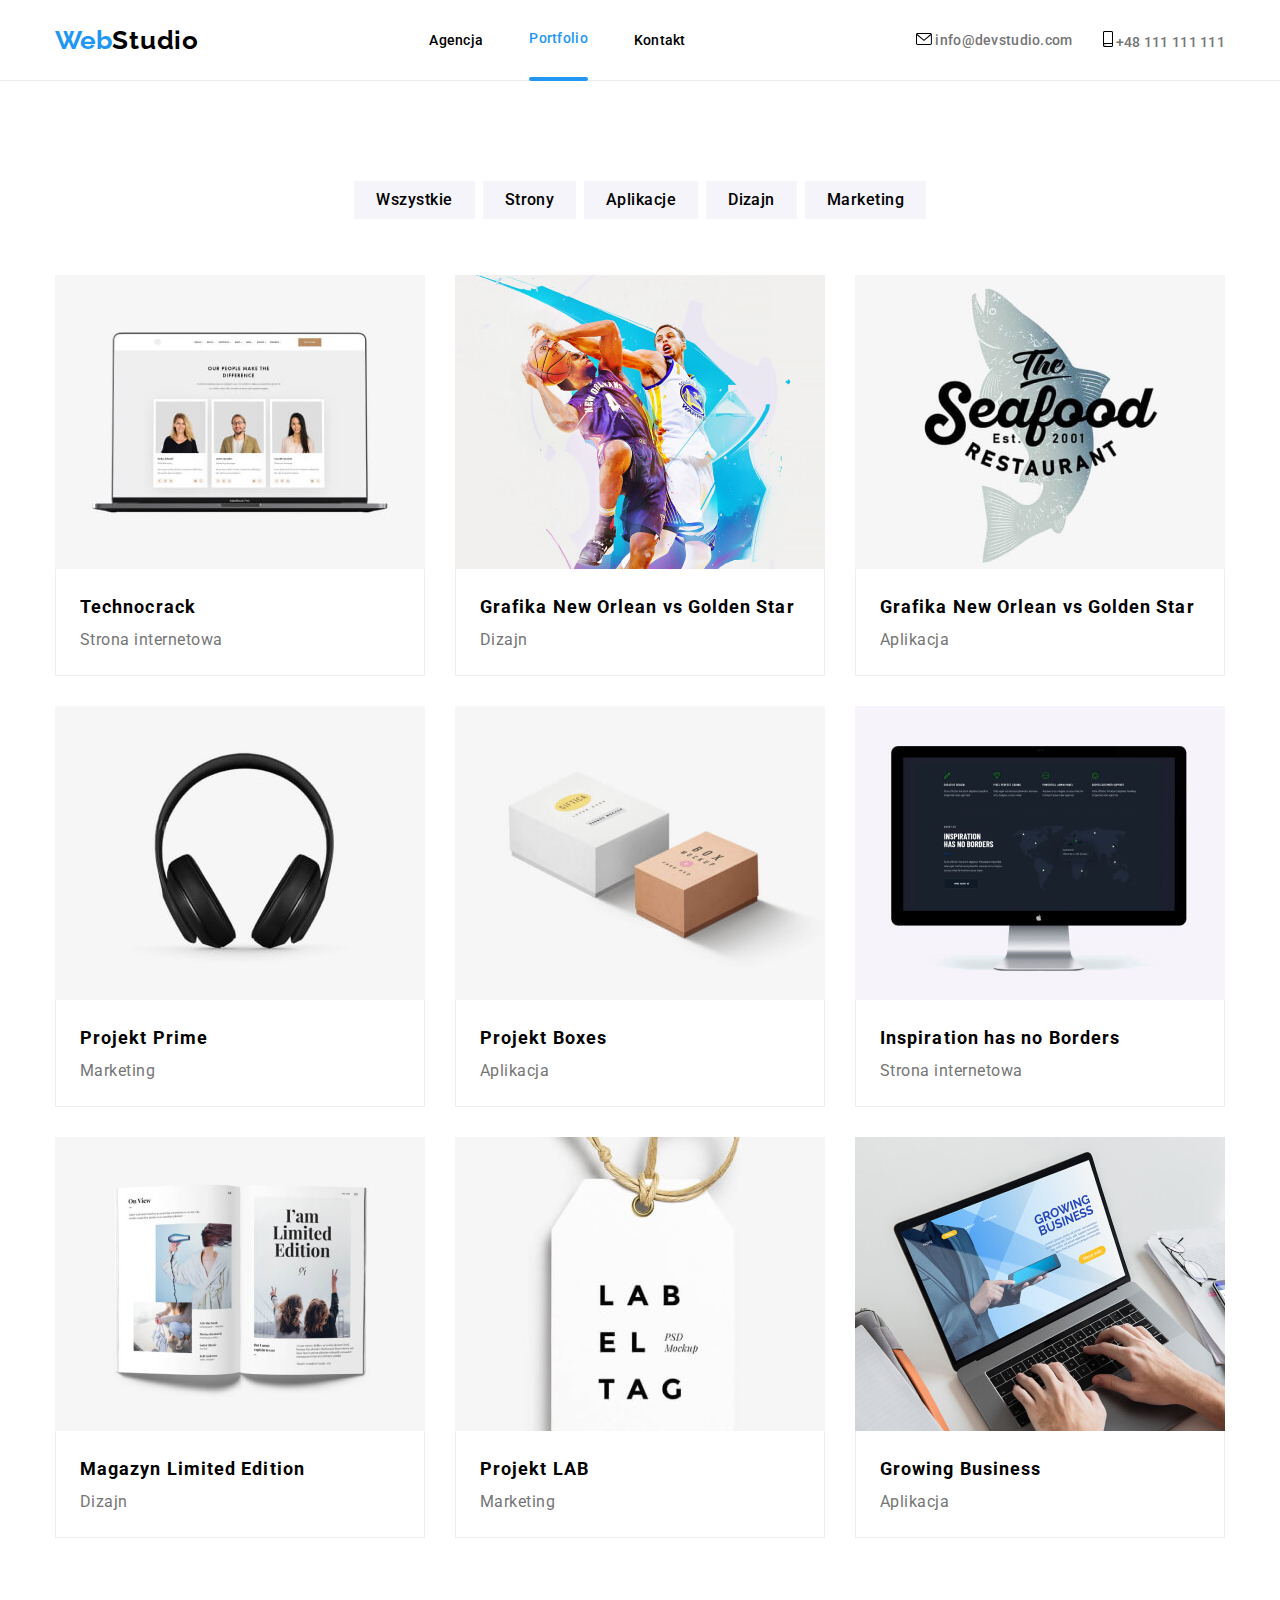
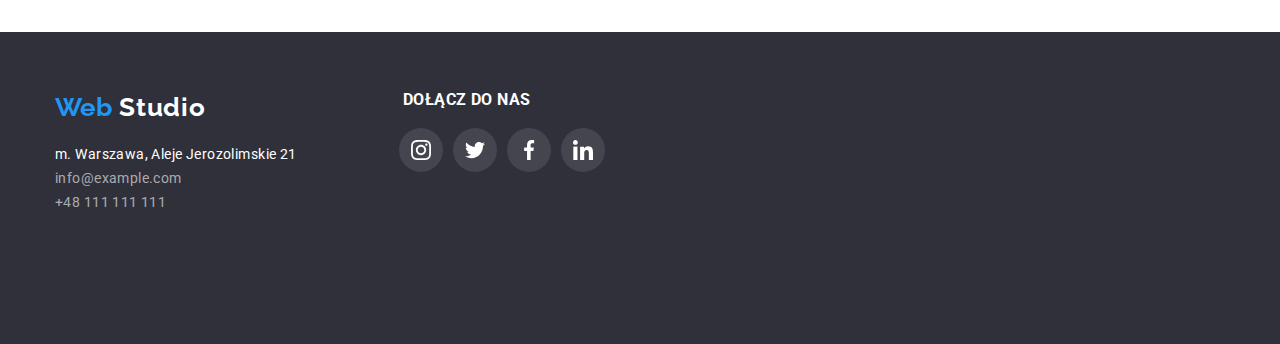
==== portfolio.html @ 3f42e6f2 "work in progress" ====
<!DOCTYPE html>
<html lang="pl">
  <head>
    <meta charset="UTF-8" />
    <meta http-equiv="X-UA-Compatible" content="IE=edge" />
    <meta name="viewport" content="width=device-width, initial-scale=1.0" />
    <meta name="description" content="First HTML class" />
    <meta name="keywords" content="HTML, CSS, JavaScript" />
    <meta name="author" content="Piotr Wesołowski" />
    <title>Zadanie domowe#4 Portfolio</title>
    <link rel="preconnect" href="https://fonts.googleapis.com" />
    <link rel="preconnect" href="https://fonts.gstatic.com" crossorigin />
    <link
      href="https://fonts.googleapis.com/css2?family=Raleway:ital,wght@0,700;1,700&family=Roboto:ital,wght@0,400;0,500;0,700;0,900;1,400;1,500;1,700;1,900&display=swap"
      rel="stylesheet"
    />
    <link
      rel="stylesheet"
      href="https://github.com/sindresorhus/modern-normalize/blob/0c3cb3a7dcf0fb4242a8736127a1d717b704c360/modern-normalize.css"
    />
    <link rel="stylesheet" href="./css/style.css" />
  </head>

  <body>
    <header class="header-border">
      <div class="container">
        <div class="header-position">
          <a class="web-studio-logo" href="index.html">
            <span class="web-studio-logo-web">Web</span>
            <span class="web-studio-logo-studio">Studio</span>
          </a>

          <ul class="first-list">
            <li><a class="agency" href="index.html">Agencja</a></li>
            <li><a class="portfolio-active" href="./portfolio.html">Portfolio</a></li>
            <li><a class="contact" href="Kontakt">Kontakt</a></li>
          </ul>

          <ul class="second-list">
            <li>
              <a class="mail-top mail-phone-transformation" href="mailto:info@devstudio.com">
                <svg width="16" height="12">
                  <use href="./images/icons.svg#icon-envelope"></use>
                </svg>
                info@devstudio.com</a
              >
            </li>

            <li>
              <a
                class="phone-top mail-phone-transformation"
                href="phone:+48111111111"
              >
                <svg width="10" height="16">
                  <use href="./images/icons.svg#icon-smartphone"></use>
                </svg>
                +48 111 111 111</a
              >
            </li>
          </ul>
        </div>
      </div>
    </header>

    <main>
      <section class="section-portfolio-1">
        <div class="container">
          <div class="button-portfolio-position">
            <h2 class="portfolio-filter"></h2>
            <ul class="portfolio-list">
              <li>
                <button class="button-portfolio button-size-1" type="button">
                  Wszystkie
                </button>
              </li>
              <li>
                <button class="button-portfolio button-size-2" type="button">
                  Strony
                </button>
              </li>
              <li>
                <button class="button-portfolio button-size-3" type="button">
                  Aplikacje
                </button>
              </li>
              <li>
                <button class="button-portfolio button-size-4" type="button">
                  Dizajn
                </button>
              </li>
              <li>
                <button class="button-portfolio button-size-5" type="button">
                  Marketing
                </button>
              </li>
            </ul>
          </div>
        </div>
      </section>

      <section class="section-portfolio-2">
        <div class="container">
          <div>
            <h2 class="portfolio-pics"></h2>

            <ul class="portfolio-list-pics">
              <li>
                <div class="portfolio-box">
                <img
                  src="./images/8.jpg"
                  width="370"
                  height="294"
                  alt="laptop screen showing 3 persons informations"
                />
                <div class="portfolio-overlay overlay-text">
                  <span>Technocrack jest popularną platformą wykorzystywaną do rozpowszechniania koronawirusa. Firmy
                      wykorzystują tę platformę do celów szpiegowskich i ataków na niezabezpieczone serwery konkurencji</span>
              </div>
                </div>
                <div class="portfolio-pics-border">
                  <p class="portfolio-pic-header">Technocrack</p>
                  <p class="portfolio-pic-description">Strona internetowa</p>
                </div>
              
            
              </li>

              <li>
                <div class="portfolio-box">
                <img
                  src="./images/9.jpg"
                  width="370"
                  height="294"
                  alt="2 basketball players jumping"
                />
                <div class="portfolio-overlay overlay-text">
                  <span>Technocrack jest popularną platformą wykorzystywaną do rozpowszechniania koronawirusa. Firmy
                      wykorzystują tę platformę do celów szpiegowskich i ataków na niezabezpieczone serwery konkurencji</span>
              </div>
              </div>
                <div class="portfolio-pics-border">
                  <p class="portfolio-pic-header">
                    Grafika New Orlean vs Golden Star
                  </p>
                  <p class="portfolio-pic-description">Dizajn</p>
                </div>
              </li>

              <li>
                <div class="portfolio-box">
                <img
                  src="./images/10.jpg"
                  width="370"
                  height="294"
                  alt="SeaFood restaurant logo"
                />
                <div class="portfolio-overlay overlay-text">
                  <span>Technocrack jest popularną platformą wykorzystywaną do rozpowszechniania koronawirusa. Firmy
                      wykorzystują tę platformę do celów szpiegowskich i ataków na niezabezpieczone serwery konkurencji</span>
              </div>
              </div>
                <div class="portfolio-pics-border">
                  <p class="portfolio-pic-header">
                    Grafika New Orlean vs Golden Star
                  </p>
                  <p class="portfolio-pic-description">Aplikacja</p>
                </div>
              </li>
              <li>
                <div class="portfolio-box">
                <img
                  src="./images/11.jpg"
                  width="370"
                  height="294"
                  alt="headphones"
                />
                <div class="portfolio-overlay overlay-text">
                  <span>Technocrack jest popularną platformą wykorzystywaną do rozpowszechniania koronawirusa. Firmy
                      wykorzystują tę platformę do celów szpiegowskich i ataków na niezabezpieczone serwery konkurencji</span>
              </div>
              </div>
                <div class="portfolio-pics-border">
                  <p class="portfolio-pic-header">Projekt Prime</p>
                  <p class="portfolio-pic-description">Marketing</p>
                </div>
              </li>

              <li>
                <div class="portfolio-box">
                <img
                  src="./images/12.jpg"
                  width="370"
                  height="294"
                  alt="2 carton boxes"
                />
                <div class="portfolio-overlay overlay-text">
                  <span>Technocrack jest popularną platformą wykorzystywaną do rozpowszechniania koronawirusa. Firmy
                      wykorzystują tę platformę do celów szpiegowskich i ataków na niezabezpieczone serwery konkurencji</span>
              </div>
              </div>
                <div class="portfolio-pics-border">
                  <p class="portfolio-pic-header">Projekt Boxes</p>
                  <p class="portfolio-pic-description">Aplikacja</p>
                </div>
              </li>

              <li>
                <div class="portfolio-box">
                <img
                  src="./images/13.jpg"
                  width="370"
                  height="294"
                  alt="pc monitor"
                />
                <div class="portfolio-overlay overlay-text">
                  <span>Technocrack jest popularną platformą wykorzystywaną do rozpowszechniania koronawirusa. Firmy
                      wykorzystują tę platformę do celów szpiegowskich i ataków na niezabezpieczone serwery konkurencji</span>
              </div>
              </div>
                <div class="portfolio-pics-border">
                  <p class="portfolio-pic-header">Inspiration has no Borders</p>
                  <p class="portfolio-pic-description">Strona internetowa</p>
                </div>
              </li>
              <li>
                <div class="portfolio-box">
                <img
                  src="./images/14.jpg"
                  width="370"
                  height="294"
                  alt="colour magazine open on 2 pages"
                />
                <div class="portfolio-overlay overlay-text">
                  <span>Technocrack jest popularną platformą wykorzystywaną do rozpowszechniania koronawirusa. Firmy
                      wykorzystują tę platformę do celów szpiegowskich i ataków na niezabezpieczone serwery konkurencji</span>
              </div>
              </div>
                <div class="portfolio-pics-border">
                  <p class="portfolio-pic-header">Magazyn Limited Edition</p>
                  <p class="portfolio-pic-description">Dizajn</p>
                </div>
              </li>

              <li>
                <div class="portfolio-box">
                <img
                  src="./images/15.jpg"
                  width="370"
                  height="294"
                  alt="paper label tag"
                />
                <div class="portfolio-overlay overlay-text">
                  <span>Technocrack jest popularną platformą wykorzystywaną do rozpowszechniania koronawirusa. Firmy
                      wykorzystują tę platformę do celów szpiegowskich i ataków na niezabezpieczone serwery konkurencji</span>
              </div>
              </div>
                <div class="portfolio-pics-border">
                  <p class="portfolio-pic-header">Projekt LAB</p>
                  <p class="portfolio-pic-description">Marketing</p>
                </div>
              </li>

              <li>
                <div class="portfolio-box">
                <img
                  src="./images/16.jpg"
                  width="370"
                  height="294"
                  alt="man hands typing on laptop"
                />
                <div class="portfolio-overlay overlay-text">
                  <span>Technocrack jest popularną platformą wykorzystywaną do rozpowszechniania koronawirusa. Firmy
                      wykorzystują tę platformę do celów szpiegowskich i ataków na niezabezpieczone serwery konkurencji</span>
              </div>
              </div>
                <div class="portfolio-pics-border">
                  <p class="portfolio-pic-header">Growing Business</p>
                  <p class="portfolio-pic-description">Aplikacja</p>
                </div>
              </li>
            </ul>
          </div>
        </div>
      </section>
    </main>

    <footer class="footer-background-portfolio">
      <div class="container">
        <div class="wrapper">
          <div class="section-left">
            <a class="web-studio-logo-footer" href="index.html">
              <span class="web-studio-logo-web">Web</span>
              <span class="web-studio-logo-studio-bottom">Studio</span>
            </a>

            <ul class="sixth-list">
              <li>
                <span class="street">m. Warszawa, Aleje Jerozolimskie 21</span>
              </li>

              <li>
                <a class="mail-bottom" href="mailto:info@example.com"
                  >info@example.com</a
                >
              </li>
              <li>
                <a class="phone-bottom" href="tel:+48111111111"
                  >+48 111 111 111</a
                >
              </li>
            </ul>
          </div>
          <div class="section-right">
            <div class="join-us">
              <h3>Dołącz do nas</h3>
            </div>

            <div class="social-position-icons-footer">
              <ul class="social-footer-list">
                <li>
                  <div class="instagram-footer">
                    <svg width="20" height="20">
                      <use href="./images/icons.svg#icon-instagram"></use>
                    </svg>
                  </div>
                </li>

                <li>
                  <div class="twitter-footer">
                    <svg width="20" height="20">
                      <use href="./images/icons.svg#icon-twitter"></use>
                    </svg>
                  </div>
                </li>

                <li>
                  <div class="facebook-footer">
                    <svg width="20" height="20">
                      <use href="./images/icons.svg#icon-facebook"></use>
                    </svg>
                  </div>
                </li>

                <li>
                  <div class="linkedin-footer">
                    <svg width="20" height="20">
                      <use href="./images/icons.svg#icon-linkedin"></use>
                    </svg>
                  </div>
                </li>
              </ul>
            </div>
          </div>
        </div>
      </div>
    </footer>
  </body>
</html>
---- css/style.css ----
:root {
  --black-main: #212121;
  --second-black: #000000;
  --main-blue: #2196f3;
  --background-grey: #2f303a;
  --main-white: #ffffff;
  --second-white: #f5f4fa;
  --main-silver: #757575;
  --border-grey: #ececec;
  --second-border-grey: #eeeeee;
  --icon-footer-grey: rgba(255, 255, 255, 0.1);
  --icon-grey: #AFB1B8;
}

*,
*::after,
*::before {
  margin: 0;
  padding: 0;
}

body {
  font-family: "Roboto", sans-serif;
  color: var(--main-black);
}

.container {
  box-sizing: border-box;
  max-width: 1200px;
  width: 100%;
  margin: 0 auto;
  padding: 0 15px;
}

.section {
  padding: 94px 0;
  display: flex;
  width: 100%;
  align-items: center;
}

.section-portfolio-1 {
  padding-top: 100px;
  padding-bottom: 56px;
  display: flex;
  width: 100%;
  align-items: center;
}

.section-portfolio-2 {
  padding-bottom: 94px;
  display: flex;
  width: 100%;
  align-items: center;
}

.header-border {
  border-bottom: 1px solid var(--border-grey);
  height: 80px;
  display: flex;
  align-items: center;
}

.header-position {
  display: flex;
}

.header-position,
.second-list {
  justify-content: space-between;
}

.web-studio-logo {
  font-family: "Raleway";
  font-style: normal;
  font-weight: 700;
  font-size: 26px;
  line-height: 31px;
  letter-spacing: 0.01em;
  text-decoration: none;
  display: flex;
  align-items: center;
  transition-duration: 250ms;
  transition-timing-function: cubic-bezier(0.4, 0, 0.2, 1);
}

.web-studio-logo-web {
  font-family: "Raleway";
  font-style: normal;
  font-weight: 700;
  font-size: 26px;
  line-height: 31px;
  letter-spacing: 0.003em;
  color: var(--main-blue);
}

.web-studio-logo-studio {
  font-family: "Raleway";
  font-style: normal;
  font-weight: 700;
  font-size: 26px;
  line-height: 31px;
  letter-spacing: 0.03em;
  color: var(--second-black);
}

.web-studio-logo:hover,
.web-studio-logo:focus {
  text-decoration: underline;
  color: var(--main-blue);
}

.web-studio-logo::after {
  text-decoration: underline;
  color: var(--main-blue);
}

.first-list {
  display: flex;
  gap: 46px;
  /* padding-left: 93px; */
  list-style-type: none;
  line-height: 0.875;
  align-items: center;
}

.agency {
  text-decoration: none;
  font-style: normal;
  font-weight: 500;
  font-size: 14px;
  line-height: 16px;
  letter-spacing: 0.02em;
  color: var(--main-black);
  transition-duration: 250ms;
  transition-timing-function: cubic-bezier(0.4, 0, 0.2, 1);
}

.agency-active {
  text-decoration: none;
  font-style: normal;
  font-weight: 500;
  font-size: 14px;
  line-height: 16px;
  letter-spacing: 0.02em;
  color: var(--main-blue);
  }

.agency:hover,
.agency:focus {
  color: var(--main-blue);
}

.agency-active::after {
  content: "";
  height: 4px;
  display: block;
  width: 100%;
  background-color: var(--main-blue);
  border-radius: 2px;
  position: relative;
  top: 31px;
}

.portfolio {
  text-decoration: none;
  font-style: normal;
  font-weight: 500;
  font-size: 14px;
  line-height: 16px;
  letter-spacing: 0.02em;
  color: var(--main-black);
  transition-duration: 250ms;
  transition-timing-function: cubic-bezier(0.4, 0, 0.2, 1);
}

.portfolio-active {
  text-decoration: none;
  font-style: normal;
  font-weight: 500;
  font-size: 14px;
  line-height: 16px;
  letter-spacing: 0.02em;
  color: var(--main-blue);
}

.portfolio-active::after {
  content: "";
  height: 4px;
  display: block;
  width: 100%;
  background-color: var(--main-blue);
  border-radius: 2px;
  position: relative;
  top: 31px;
}

.portfolio:hover,
.portfolio:focus {
  color: var(--main-blue);
}

.contact {
  display: flex;
  text-decoration: none;
  font-style: normal;
  font-weight: 500;
  font-size: 14px;
  line-height: 16px;
  letter-spacing: 0.02em;
  color: var(--main-black);
  transition-duration: 250ms;
  transition-timing-function: cubic-bezier(0.4, 0, 0.2, 1);
}

.contact:hover,
.contact:focus {
  color: var(--main-blue);
}

.second-list {
  line-height: 0.875;
  display: flex;
  list-style-type: none;
  gap: 30px;
  align-items: center;
}

.mail-top {
  text-decoration: none;
  font-style: normal;
  font-weight: 500;
  font-size: 14px;
  line-height: 16px;
  letter-spacing: 0.02em;
  color: var(--main-silver);
  
}

.mail-top:hover,
.mail-top:focus {
  fill: var(--main-blue);
  color: var(--main-blue);
}

.phone-top {
  text-decoration: none;
  font-style: normal;
  font-weight: 500;
  font-size: 14px;
  line-height: 16px;
  letter-spacing: 0.02em;
  color: var(--main-silver);
  --color3: currentColor;
}

.phone-top:hover,
.phone-top:focus {
  color: var(--main-blue);
  fill: var(--main-blue);
}

.mail-phone-transformation {
  transition-duration: 250ms;
  transition-timing-function: cubic-bezier(0.4, 0, 0.2, 1);
}

.second-unit {
  background: var(--background-grey);
  background-image: linear-gradient(
      rgba(47, 48, 58, 0.4),
      rgba(47, 48, 58, 0.4)
    ),
    url(../images/Img.jpg);
  background-size: cover;
  display: flex;
  height: 600px;
  padding: 0;
  max-width: 1600px;
  margin: 0 auto;
}

.second-unit-position {
  display: flex;
  justify-content: center;
}

.main-title-text {
  width: 696px;
  height: 120px;
  justify-content: center;
  text-align: center;
  font-style: normal;
  font-size: 44px;
  line-height: 1.36;
  letter-spacing: 0.06em;
  text-transform: uppercase;
  color: var(--main-white);
}

.button-main {
  justify-content: center;
  align-items: center;
  display: flex;
  width: 200px;
  height: 50px;
  border: 0;
  background: var(--second-white);
  box-shadow: 0px 4px 4px rgba(0, 0, 0, 0.15);
  border-radius: 4px;
  font-family: "Roboto";
  font-style: normal;
  font-weight: 700;
  font-size: 16px;
  line-height: 1.88;
  letter-spacing: 0.06em;
  color: var(--main-black);
  transition-duration: 250ms;
  transition-timing-function: cubic-bezier(0.4, 0, 0.2, 1);
}

.button-main:hover,
.button-main:focus {
  background: var(--main-blue);
  color: var(--main-white);
  box-shadow: 0px 3px 1px rgba(0, 0, 0, 0.1), 0px 1px 2px rgba(0, 0, 0, 0.08),
    0px 2px 2px rgba(0, 0, 0, 0.12);
  border-radius: 4px;
  cursor: pointer;
}

.lorem-header {
  display: none;
}

.third-unit2 {
  padding-top: 0;
}

.third-list {
  list-style-type: none;
  padding: 0;
  display: flex;
  justify-content: space-between;
}

.box {
  width: 270px;
  height: 120px;
  background-color: var(--second-white);
  margin-bottom: 30px;
  display: flex;
  align-items: center;
  justify-content: center;
  border-radius: 4px;
}

.lorem {
  padding: 0;
  width: 270px;
  font-style: normal;
  font-size: 14px;
  line-height: 16px;
  letter-spacing: 0.03em;
  text-transform: uppercase;
}

.lorem-text {
  width: 270px;
  height: 75px;
  font-style: normal;
  font-size: 14px;
  line-height: 1.71;
  letter-spacing: 0.03em;
  color: var(--main-silver);
}

.whats-up {
  display: flex;
  justify-content: center;
  font-style: normal;
  font-size: 36px;
  line-height: 42px;
  text-align: center;
  letter-spacing: 0.03em;
  padding-bottom: 50px;
}



.fourth-unit {
  background: var(--second-white);
  height: 708px;
  padding-top: 0;
  padding-bottom: 0;
}

.fourth-list {
  list-style-type: none;
  display: flex;
  justify-content: space-between;
  padding: 0;
  position: relative;
}

.fourth-list img {
  display: block;
  position: relative;
  
}

.shadow {
position: absolute;
display: block;
bottom: 0;
width: 370px;
height: 70px;
display: flex;
justify-content: center;
align-items: center;
font-family: 'Roboto';
font-style: normal;
font-weight: 700;
font-size: 14px;
line-height: 16px;
text-align: center;
letter-spacing: 0.03em;
text-transform: uppercase;
background: rgba(47, 48, 58, 0.8);
color: var(--main-white);
}

.our-team {
  font-style: normal;
  font-size: 36px;
  line-height: 42px;
  text-align: center;
  letter-spacing: 0.03em;
  padding-bottom: 50px;
}

.fifth-list {
  list-style-type: none;
  list-style-type: none;
  display: flex;
  justify-content: space-between;
  padding: 0;
}

.fifth-list li {
  background: var(--main-white);
  box-shadow: 0px 1px 3px rgba(0, 0, 0, 0.12), 0px 1px 1px rgba(0, 0, 0, 0.14),
    0px 2px 1px rgba(0, 0, 0, 0.2);
  border-radius: 0px 0px 4px 4px;
  height: 428px;
}

.social-position {
  padding-top: 28px;
  display: flex;
  justify-content: space-evenly;
  
}

.instagram,
.twitter,
.facebook,
.linkedin {
  fill: var(--icon-grey);
  background-color: var(--main-white);
  border-radius: 50%;
  width: 44px;
  height: 44px;
  display: flex;
  justify-content: center;
  align-items: center;
  
}

.instagram,
.twitter,
.facebook,
.linkedin {
  transition-duration: 250ms;
  transition-timing-function: cubic-bezier(0.4, 0, 0.2, 1);
  
}

.instagram:hover,
.twitter:hover,
.facebook:hover,
.linkedin:hover,
.instagram:focus,
.twitter:focus,
.facebook:focus,
.linkedin:focus {
  background-color: var(--main-blue);
  fill: var(--main-white);
  cursor: pointer;
}

.list-fifth-pic-name {
  padding-top: 30px;
  padding-bottom: 10px;
  font-style: normal;
  font-weight: 500;
  font-size: 16px;
  line-height: 1;
  text-align: center;
  letter-spacing: 0.03em;
}

.list-fifth-pic-position {
  font-style: normal;
  font-size: 16px;
  line-height: 1;
  text-align: center;
  letter-spacing: 0.03em;
  color: var(--main-silver);
}

.our-customers {
  height: 184px;
}

.our-customers-list {
  list-style-type: none;
  padding: 0;
  display: flex;
  justify-content: space-between;
  
}

.our-customers li {
  list-style: none;
  width: 170px;
  height: 92px;
  border: 1px solid #afb1b8;
  border-radius: 4px;
  display: flex;
  align-items: center;
  justify-content: center;
  
}

.customer-hover {
  transition-duration: 250ms;
  transition-timing-function: cubic-bezier(0.4, 0, 0.2, 1);
  fill: var(--icon-grey);
  

}

.customer-hover:hover,
.customer-hover:focus {
  border: 1px solid var(--main-blue);
  fill: var(--main-blue);
}

.web-studio-logo-studio-bottom {
  font-family: "Raleway";
  font-style: normal;
  font-weight: 700;
  font-size: 26px;
  line-height: 31px;
  letter-spacing: 0.03em;
  color: var(--main-white);
}

.web-studio-logo-footer {
  text-decoration: none;
  font-family: "Raleway";
  font-style: normal;
  font-weight: 700;
  font-size: 26px;
  line-height: 1;
  letter-spacing: 0.03em;
}

.web-studio-logo-footer:hover,
.webs-tudio-logo-footer:focus {
  text-decoration: underline;
  color: var(--main-blue);
}

.footer-background {
  background: var(--background-grey);
  display: flex;
  height: 252px;
  width: 100%;
  padding-top: 60px;
}

.footer-background-portfolio {
  background: var(--background-grey);
  display: flex;
  height: 252px;
  width: 100%;
  padding-top: 60px;
}

.sixth-list {
  list-style-type: none;
  padding-top: 20px;
}

.street {
  font-style: normal;
  display: flex;
  font-size: 14px;
  line-height: 1.71;
  letter-spacing: 0.03em;
  color: var(--main-white);
  /* padding-bottom: 9px; */
}

.mail-bottom {
  text-decoration: none;
  font-style: normal;
  /* display: flex; */
  font-size: 14px;
  line-height: 1.71;
  letter-spacing: 0.03em;
  color: rgba(255, 255, 255, 0.6);
  padding-bottom: 9px;
  transition-duration: 250ms;
  transition-timing-function: cubic-bezier(0.4, 0, 0.2, 1);
}

.mail-bottom:hover,
.mail-bottom:focus {
  color: var(--main-blue);
}

.phone-bottom {
  text-decoration: none;
  font-style: normal;
  /* display: flex; */
  font-size: 14px;
  line-height: 1.71;
  letter-spacing: 0.03em;
  color: rgba(255, 255, 255, 0.6);
  transition-duration: 250ms;
  transition-timing-function: cubic-bezier(0.4, 0, 0.2, 1);
}

.phone-bottom:hover,
.phone-bottom:focus {
  color: var(--main-blue);
}

.join-us {
  font-family: "Roboto";
  font-style: normal;
  font-weight: 700;
  color: var(--main-white);
  font-size: 14px;
  line-height: 16px;
  letter-spacing: 0.03em;
  text-transform: uppercase;
  display: flex;
  justify-content: center;
  align-items: center;
  padding-bottom: 20px;
}

.social-position-icons-footer {
  /* /width: 206px;
  display: flex;
  list-style: none; */
  padding-left: 70px;
  /* justify-content: space-between; */
}

.wrapper {
  display: flex;
}

.section-right {
  padding-left: 32px;
}

.social-footer-list {
  width: 206px;
  display: flex;
  list-style: none;
  justify-content: space-between;
  --color5: var(--icon-footer-grey);
  --color3: var(--main-white);
}

.instagram-footer,
.twitter-footer,
.facebook-footer,
.linkedin-footer {
  fill: var(--main-white);
  background-color: var(--icon-footer-grey);
  border-radius: 50%;
  width: 44px;
  height: 44px;
  display: flex;
  justify-content: center;
  align-items: center;
  
}

.instagram-footer,
.twitter-footer,
.facebook-footer,
.linkedin-footer {
  transition-duration: 250ms;
  transition-timing-function: cubic-bezier(0.4, 0, 0.2, 1);
  
}

.instagram-footer:hover,
.twitter-footer:hover,
.facebook-footer:hover,
.linkedin-footer:hover,
.instagram-footer:focus,
.twitter-footer:focus,
.facebook-footer:focus,
.linkedin-footer:focus {
  background-color: var(--main-blue);
  fill: var(--main-white);
  cursor: pointer;
}

.portfolio-filter {
  display: none;
  justify-content: center;
}

.portfolio-list {
  padding: 0;
  list-style-type: none;
  display: flex;
  justify-content: space-evenly;
  margin-left: auto;
  margin-right: auto;
}

.button-portfolio {
  background: var(--second-white);
  border: none;
  font-family: "Roboto";
  font-style: normal;
  font-weight: 500;
  font-size: 16px;
  line-height: 1.62;
  text-align: center;
  letter-spacing: 0.03em;
  color: var(--main-black);
  transition-duration: 250ms;
  transition-timing-function: cubic-bezier(0.4, 0, 0.2, 1);
}

.button-portfolio:hover,
.button-portfolio:focus {
  background: var(--main-blue);
  color: var(--main-white);
  box-shadow: 0px 3px 1px rgba(0, 0, 0, 0.1), 0px 1px 2px rgba(0, 0, 0, 0.08),
    0px 2px 2px rgba(0, 0, 0, 0.12);
  border-radius: 4px;
  cursor: pointer;
}

.button-portfolio-position {
  display: flex;
  justify-content: center;
}

.button-size-1 {
  width: 121px;
  height: 38px;
  padding: 0;
  margin-right: 8px;
}

.button-size-2 {
  width: 93px;
  height: 38px;
  padding: 0;
  margin-right: 8px;
}

.button-size-3 {
  width: 114px;
  height: 38px;
  padding: 0;
  margin-right: 8px;
}

.button-size-4 {
  width: 91px;
  height: 38px;
  padding: 0;
  margin-right: 8px;
}

.button-size-5 {
  width: 121px;
  height: 38px;
  padding: 0;
}

.portfolio-pics {
  display: none;
}

.portfolio-pic-header {
  font-style: normal;
  font-weight: 700;
  font-size: 18px;
  line-height: 2;
  letter-spacing: 0.06em;
  padding-left: 24px;
}

.portfolio-pic-description {
  font-style: normal;
  font-size: 16px;
  line-height: 1.88;
  letter-spacing: 0.03em;
  color: var(--main-silver);
  padding-left: 24px;
  margin-bottom: 20px;
}

.portfolio-list-pics {
  display: flex;
  list-style: none;
  flex-wrap: wrap;
  gap: 30px;
  background: var(--main-white);
  padding: 0;
}

.portfolio-list-pics img {
  display: block;
}

.portfolio-list-pics li {
  flex-basis: calc((100% - 60px) / 3);
  transition-duration: 250ms;
  transition-timing-function: cubic-bezier(0.4, 0, 0.2, 1);
}

.portfolio-list-pics li:hover,
.portfolio-list-pic li:focus {
  box-shadow: 0px 1px 1px rgba(0, 0, 0, 0.12), 0px 4px 4px rgba(0, 0, 0, 0.06),
    1px 4px 6px rgba(0, 0, 0, 0.16);
  cursor: pointer;
}

.portfolio-pics-border {
  padding-top: 20px;
  list-style: none;
  border: 1px solid var(--second-border-grey);
  border-top: none;
  list-style: none;
}



.portfolio-box {
position: relative;
  width: 370px;
  height: 294px;
  margin-bottom: 0;
   background-color: #bdbdbd;
    overflow: hidden;
}

.portfolio-box:hover .portfolio-overlay {
  transform: translatey(0%);
  
}

.portfolio-overlay {
  position: absolute;
  bottom: 0;
  left: 0;
  width: 100%;
  height: 100%;
  background: rgba(33, 150, 243, 0.9);
  transform: translatey(100%);
  transition-duration: 250ms;
  transition-timing-function: cubic-bezier(0.4, 0, 0.2, 1);
}

.portfolio-overlay > span {
font-family: 'Roboto';
font-style: normal;
font-weight: 400;
font-size: 18px;
line-height: 1.56;
letter-spacing: 0.03em;
color: var(--main-white);
}

.overlay-text {
  display: flex;
  align-items: center;
  text-align: center;

}


/* .is-hidden {
  visibility: hidden;
  opacity: 0;
  pointer-events: none;
  scale: 0;
}

.backdrop {
  position: relative;
  position: fixed;
  width: 100vw;
  height: 100vh;
  left: 0;
  top: 0;
  background-color: var(--backdrop);
  scale: 1;
  transition-property: scale;
  transition-duration: 2s;
  transition-timing-function: ease;
}

.box {
  position: absolute;
  height: 582px;
  width: 528px;
  background-color: var(--main-white);
  box-shadow: 0px 1px 3px rgba(0, 0, 0, 0.12), 0px 1px 1px rgba(0, 0, 0, 0.14), 0px 2px 1px rgba(0, 0, 0, 0.2);
  border-radius: 4px;
  top: 50%;
  left: 50%;
  transform: translate(-50%,-50%);
}

 .btn-icon {
  position: absolute;
  height: 30px;
  width: 30px;
  border-radius: 50%;
  top: 8px;
  right: 8px;
  background-color: var(--main-white);
  border-color: var(--btn-border);
  cursor: pointer;
}

.close {
  position: absolute;
  display: inline-block;
  top: 50%;
  left: 50%;
  transform: translate(-50%,-50%);
}
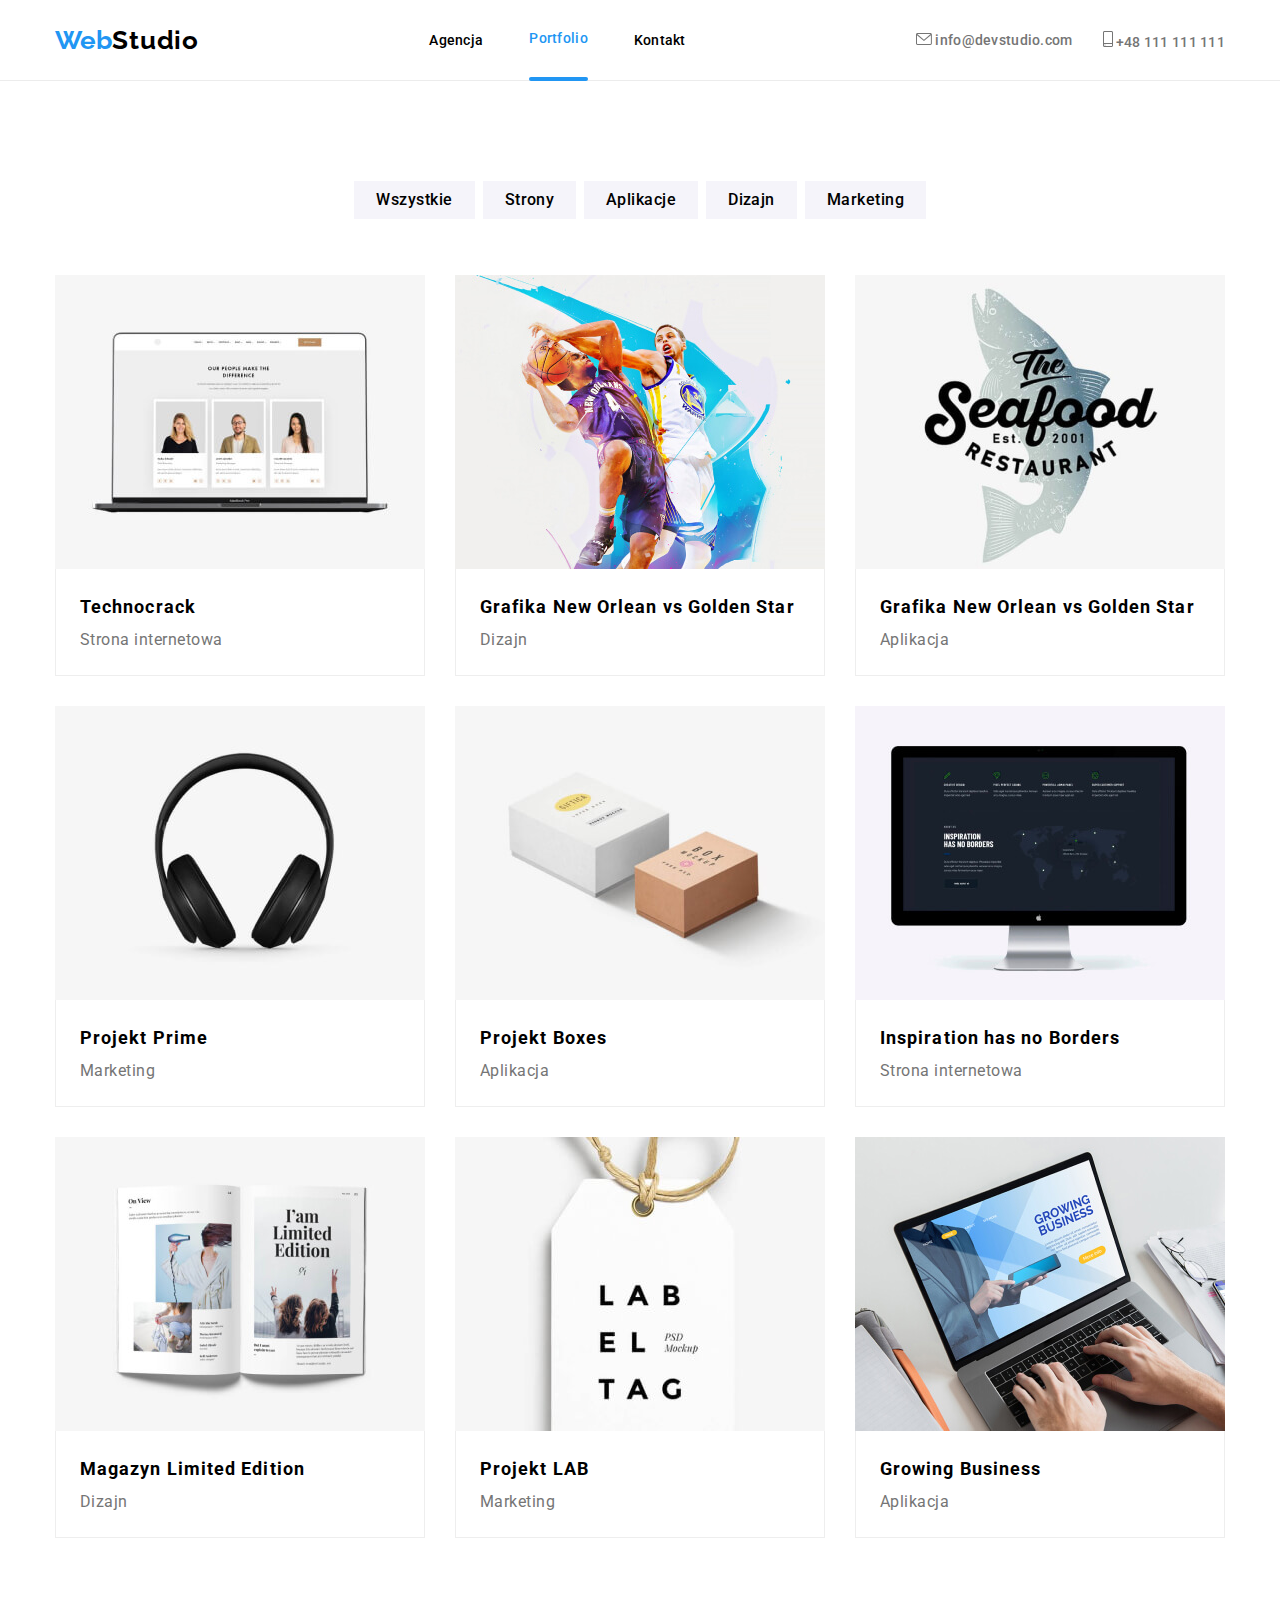
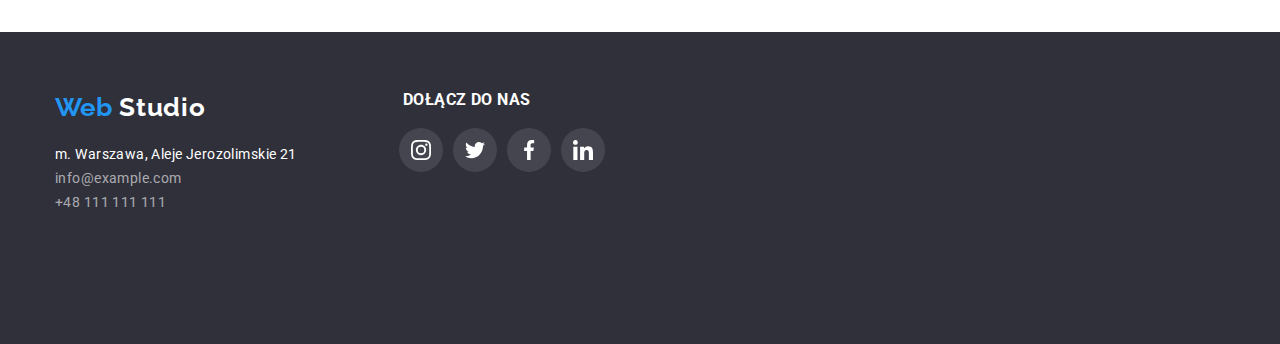
==== commit 7c92896f: "correction done" ====
--- a/portfolio.html
+++ b/portfolio.html
@@ -7,7 +7,7 @@
     <meta name="description" content="First HTML class" />
     <meta name="keywords" content="HTML, CSS, JavaScript" />
     <meta name="author" content="Piotr Wesołowski" />
-    <title>Zadanie domowe#4 Portfolio</title>
+    <title>Zadanie domowe#5 Portfolio</title>
     <link rel="preconnect" href="https://fonts.googleapis.com" />
     <link rel="preconnect" href="https://fonts.gstatic.com" crossorigin />
     <link
@@ -32,13 +32,18 @@
 
           <ul class="first-list">
             <li><a class="agency" href="index.html">Agencja</a></li>
-            <li><a class="portfolio-active" href="./portfolio.html">Portfolio</a></li>
+            <li>
+              <a class="portfolio-active" href="./portfolio.html">Portfolio</a>
+            </li>
             <li><a class="contact" href="Kontakt">Kontakt</a></li>
           </ul>
 
           <ul class="second-list">
             <li>
-              <a class="mail-top mail-phone-transformation" href="mailto:info@devstudio.com">
+              <a
+                class="mail-top mail-phone-transformation"
+                href="mailto:info@devstudio.com"
+              >
                 <svg width="16" height="12">
                   <use href="./images/icons.svg#icon-envelope"></use>
                 </svg>
@@ -104,40 +109,46 @@
             <h2 class="portfolio-pics"></h2>
 
             <ul class="portfolio-list-pics">
-              <li>
-                <div class="portfolio-box">
-                <img
-                  src="./images/8.jpg"
-                  width="370"
-                  height="294"
-                  alt="laptop screen showing 3 persons informations"
-                />
-                <div class="portfolio-overlay overlay-text">
-                  <span>Technocrack jest popularną platformą wykorzystywaną do rozpowszechniania koronawirusa. Firmy
-                      wykorzystują tę platformę do celów szpiegowskich i ataków na niezabezpieczone serwery konkurencji</span>
-              </div>
+              <li class="text-hover">
+                <div class="portfolio-box">
+                  <img
+                    src="./images/8.jpg"
+                    width="370"
+                    height="294"
+                    alt="laptop screen showing 3 persons informations"
+                  />
+                  <div class="portfolio-overlay overlay-text">
+                    <span
+                      >Technocrack jest popularną<br> platformą wykorzystywaną do
+                      rozpowszechniania koronawirusa.<br> Firmy wykorzystują tę
+                      platformę do<br> celów szpiegowskich i ataków na
+                      niezabezpieczone serwery<br> konkurencji</span
+                    >
+                  </div>
                 </div>
                 <div class="portfolio-pics-border">
                   <p class="portfolio-pic-header">Technocrack</p>
                   <p class="portfolio-pic-description">Strona internetowa</p>
                 </div>
-              
-            
-              </li>
-
-              <li>
-                <div class="portfolio-box">
-                <img
-                  src="./images/9.jpg"
-                  width="370"
-                  height="294"
-                  alt="2 basketball players jumping"
-                />
-                <div class="portfolio-overlay overlay-text">
-                  <span>Technocrack jest popularną platformą wykorzystywaną do rozpowszechniania koronawirusa. Firmy
-                      wykorzystują tę platformę do celów szpiegowskich i ataków na niezabezpieczone serwery konkurencji</span>
-              </div>
-              </div>
+              </li>
+
+              <li class="text-hover">
+                <div class="portfolio-box">
+                  <img
+                    src="./images/9.jpg"
+                    width="370"
+                    height="294"
+                    alt="2 basketball players jumping"
+                  />
+                  <div class="portfolio-overlay overlay-text">
+                    <span
+                      >Technocrack jest popularną platformą wykorzystywaną do
+                      rozpowszechniania koronawirusa. Firmy wykorzystują tę
+                      platformę do celów szpiegowskich i ataków na
+                      niezabezpieczone serwery konkurencji</span
+                    >
+                  </div>
+                </div>
                 <div class="portfolio-pics-border">
                   <p class="portfolio-pic-header">
                     Grafika New Orlean vs Golden Star
@@ -146,19 +157,23 @@
                 </div>
               </li>
 
-              <li>
-                <div class="portfolio-box">
-                <img
-                  src="./images/10.jpg"
-                  width="370"
-                  height="294"
-                  alt="SeaFood restaurant logo"
-                />
-                <div class="portfolio-overlay overlay-text">
-                  <span>Technocrack jest popularną platformą wykorzystywaną do rozpowszechniania koronawirusa. Firmy
-                      wykorzystują tę platformę do celów szpiegowskich i ataków na niezabezpieczone serwery konkurencji</span>
-              </div>
-              </div>
+              <li class="text-hover">
+                <div class="portfolio-box">
+                  <img
+                    src="./images/10.jpg"
+                    width="370"
+                    height="294"
+                    alt="SeaFood restaurant logo"
+                  />
+                  <div class="portfolio-overlay overlay-text">
+                    <span
+                      >Technocrack jest popularną platformą wykorzystywaną do
+                      rozpowszechniania koronawirusa. Firmy wykorzystują tę
+                      platformę do celów szpiegowskich i ataków na
+                      niezabezpieczone serwery konkurencji</span
+                    >
+                  </div>
+                </div>
                 <div class="portfolio-pics-border">
                   <p class="portfolio-pic-header">
                     Grafika New Orlean vs Golden Star
@@ -166,113 +181,137 @@
                   <p class="portfolio-pic-description">Aplikacja</p>
                 </div>
               </li>
-              <li>
-                <div class="portfolio-box">
-                <img
-                  src="./images/11.jpg"
-                  width="370"
-                  height="294"
-                  alt="headphones"
-                />
-                <div class="portfolio-overlay overlay-text">
-                  <span>Technocrack jest popularną platformą wykorzystywaną do rozpowszechniania koronawirusa. Firmy
-                      wykorzystują tę platformę do celów szpiegowskich i ataków na niezabezpieczone serwery konkurencji</span>
-              </div>
-              </div>
+              <li class="text-hover">
+                <div class="portfolio-box">
+                  <img
+                    src="./images/11.jpg"
+                    width="370"
+                    height="294"
+                    alt="headphones"
+                  />
+                  <div class="portfolio-overlay overlay-text">
+                    <span
+                      >Technocrack jest popularną platformą wykorzystywaną do
+                      rozpowszechniania koronawirusa. Firmy wykorzystują tę
+                      platformę do celów szpiegowskich i ataków na
+                      niezabezpieczone serwery konkurencji</span
+                    >
+                  </div>
+                </div>
                 <div class="portfolio-pics-border">
                   <p class="portfolio-pic-header">Projekt Prime</p>
                   <p class="portfolio-pic-description">Marketing</p>
                 </div>
               </li>
 
-              <li>
-                <div class="portfolio-box">
-                <img
-                  src="./images/12.jpg"
-                  width="370"
-                  height="294"
-                  alt="2 carton boxes"
-                />
-                <div class="portfolio-overlay overlay-text">
-                  <span>Technocrack jest popularną platformą wykorzystywaną do rozpowszechniania koronawirusa. Firmy
-                      wykorzystują tę platformę do celów szpiegowskich i ataków na niezabezpieczone serwery konkurencji</span>
-              </div>
-              </div>
+              <li class="text-hover">
+                <div class="portfolio-box">
+                  <img
+                    src="./images/12.jpg"
+                    width="370"
+                    height="294"
+                    alt="2 carton boxes"
+                  />
+                  <div class="portfolio-overlay overlay-text">
+                    <span
+                      >Technocrack jest popularną platformą wykorzystywaną do
+                      rozpowszechniania koronawirusa. Firmy wykorzystują tę
+                      platformę do celów szpiegowskich i ataków na
+                      niezabezpieczone serwery konkurencji</span
+                    >
+                  </div>
+                </div>
                 <div class="portfolio-pics-border">
                   <p class="portfolio-pic-header">Projekt Boxes</p>
                   <p class="portfolio-pic-description">Aplikacja</p>
                 </div>
               </li>
 
-              <li>
-                <div class="portfolio-box">
-                <img
-                  src="./images/13.jpg"
-                  width="370"
-                  height="294"
-                  alt="pc monitor"
-                />
-                <div class="portfolio-overlay overlay-text">
-                  <span>Technocrack jest popularną platformą wykorzystywaną do rozpowszechniania koronawirusa. Firmy
-                      wykorzystują tę platformę do celów szpiegowskich i ataków na niezabezpieczone serwery konkurencji</span>
-              </div>
-              </div>
+              <li class="text-hover">
+                <div class="portfolio-box">
+                  <img
+                    src="./images/13.jpg"
+                    width="370"
+                    height="294"
+                    alt="pc monitor"
+                  />
+                  <div class="portfolio-overlay overlay-text">
+                    <span
+                      >Technocrack jest popularną platformą wykorzystywaną do
+                      rozpowszechniania koronawirusa. Firmy wykorzystują tę
+                      platformę do celów szpiegowskich i ataków na
+                      niezabezpieczone serwery konkurencji</span
+                    >
+                  </div>
+                </div>
                 <div class="portfolio-pics-border">
                   <p class="portfolio-pic-header">Inspiration has no Borders</p>
                   <p class="portfolio-pic-description">Strona internetowa</p>
                 </div>
               </li>
-              <li>
-                <div class="portfolio-box">
-                <img
-                  src="./images/14.jpg"
-                  width="370"
-                  height="294"
-                  alt="colour magazine open on 2 pages"
-                />
-                <div class="portfolio-overlay overlay-text">
-                  <span>Technocrack jest popularną platformą wykorzystywaną do rozpowszechniania koronawirusa. Firmy
-                      wykorzystują tę platformę do celów szpiegowskich i ataków na niezabezpieczone serwery konkurencji</span>
-              </div>
-              </div>
+              <li class="text-hover">
+                <div class="portfolio-box">
+                  <img
+                    src="./images/14.jpg"
+                    width="370"
+                    height="294"
+                    alt="colour magazine open on 2 pages"
+                  />
+                  <div class="portfolio-overlay overlay-text">
+                    <span
+                      >Technocrack jest popularną platformą wykorzystywaną do
+                      rozpowszechniania koronawirusa. Firmy wykorzystują tę
+                      platformę do celów szpiegowskich i ataków na
+                      niezabezpieczone serwery konkurencji</span
+                    >
+                  </div>
+                </div>
                 <div class="portfolio-pics-border">
                   <p class="portfolio-pic-header">Magazyn Limited Edition</p>
                   <p class="portfolio-pic-description">Dizajn</p>
                 </div>
               </li>
 
-              <li>
-                <div class="portfolio-box">
-                <img
-                  src="./images/15.jpg"
-                  width="370"
-                  height="294"
-                  alt="paper label tag"
-                />
-                <div class="portfolio-overlay overlay-text">
-                  <span>Technocrack jest popularną platformą wykorzystywaną do rozpowszechniania koronawirusa. Firmy
-                      wykorzystują tę platformę do celów szpiegowskich i ataków na niezabezpieczone serwery konkurencji</span>
-              </div>
-              </div>
+              <li class="text-hover">
+                <div class="portfolio-box">
+                  <img
+                    src="./images/15.jpg"
+                    width="370"
+                    height="294"
+                    alt="paper label tag"
+                  />
+                  <div class="portfolio-overlay overlay-text">
+                    <span
+                      >Technocrack jest popularną platformą wykorzystywaną do
+                      rozpowszechniania koronawirusa. Firmy wykorzystują tę
+                      platformę do celów szpiegowskich i ataków na
+                      niezabezpieczone serwery konkurencji</span
+                    >
+                  </div>
+                </div>
                 <div class="portfolio-pics-border">
                   <p class="portfolio-pic-header">Projekt LAB</p>
                   <p class="portfolio-pic-description">Marketing</p>
                 </div>
               </li>
 
-              <li>
-                <div class="portfolio-box">
-                <img
-                  src="./images/16.jpg"
-                  width="370"
-                  height="294"
-                  alt="man hands typing on laptop"
-                />
-                <div class="portfolio-overlay overlay-text">
-                  <span>Technocrack jest popularną platformą wykorzystywaną do rozpowszechniania koronawirusa. Firmy
-                      wykorzystują tę platformę do celów szpiegowskich i ataków na niezabezpieczone serwery konkurencji</span>
-              </div>
-              </div>
+              <li class="text-hover">
+                <div class="portfolio-box">
+                  <img
+                    src="./images/16.jpg"
+                    width="370"
+                    height="294"
+                    alt="man hands typing on laptop"
+                  />
+                  <div class="portfolio-overlay overlay-text">
+                    <span
+                      >Technocrack jest popularną platformą wykorzystywaną do
+                      rozpowszechniania koronawirusa. Firmy wykorzystują tę
+                      platformę do celów szpiegowskich i ataków na
+                      niezabezpieczone serwery konkurencji</span
+                    >
+                  </div>
+                </div>
                 <div class="portfolio-pics-border">
                   <p class="portfolio-pic-header">Growing Business</p>
                   <p class="portfolio-pic-description">Aplikacja</p>
--- a/css/style.css
+++ b/css/style.css
@@ -227,6 +227,7 @@
 }
 
 .mail-top {
+  fill: var(--main-silver);
   text-decoration: none;
   font-style: normal;
   font-weight: 500;
@@ -244,6 +245,7 @@
 }
 
 .phone-top {
+  fill: var(--main-silver);
   text-decoration: none;
   font-style: normal;
   font-weight: 500;
@@ -412,6 +414,7 @@
 .shadow {
 position: absolute;
 display: block;
+z-index: 2;
 bottom: 0;
 width: 370px;
 height: 70px;
@@ -861,21 +864,19 @@
   list-style: none;
 }
 
-
-
 .portfolio-box {
 position: relative;
-  width: 370px;
-  height: 294px;
-  margin-bottom: 0;
-   background-color: #bdbdbd;
-    overflow: hidden;
-}
-
-.portfolio-box:hover .portfolio-overlay {
+width: 370px;
+height: 294px;
+margin-bottom: 0;
+background-color: #bdbdbd;
+overflow: hidden;
+}
+
+.text-hover:hover .portfolio-overlay {
   transform: translatey(0%);
-  
-}
+}
+
 
 .portfolio-overlay {
   position: absolute;
@@ -902,61 +903,59 @@
 .overlay-text {
   display: flex;
   align-items: center;
-  text-align: center;
-
-}
-
-
-/* .is-hidden {
+  padding-left: 24px;
+  padding-right: 45px;
+  
+}
+
+
+.is-hidden {
+  opacity: 0;
   visibility: hidden;
-  opacity: 0;
   pointer-events: none;
-  scale: 0;
+  transform: scale(0);
+  
 }
 
 .backdrop {
-  position: relative;
   position: fixed;
+  display: flex;
+  justify-content: center;
+  align-items: center;
+  top: 0;
+  left: 0;
+  background: rgba(0, 0, 0, 0.2);
   width: 100vw;
   height: 100vh;
-  left: 0;
-  top: 0;
-  background-color: var(--backdrop);
-  scale: 1;
-  transition-property: scale;
-  transition-duration: 2s;
+  transition: scale(1);
+  transition-duration: 1s;
   transition-timing-function: ease;
 }
 
-.box {
-  position: absolute;
-  height: 582px;
+.modal {
+  position: relative;
+  height: 581px;
   width: 528px;
   background-color: var(--main-white);
   box-shadow: 0px 1px 3px rgba(0, 0, 0, 0.12), 0px 1px 1px rgba(0, 0, 0, 0.14), 0px 2px 1px rgba(0, 0, 0, 0.2);
   border-radius: 4px;
-  top: 50%;
-  left: 50%;
-  transform: translate(-50%,-50%);
-}
-
- .btn-icon {
+  
+}
+
+ .close-btn {
   position: absolute;
+  display: flex;
+  justify-content: center;
+  align-items: center;
+  top: 8px;
+  left: calc(528px - 8px - 30px);
+  width: 30px;
   height: 30px;
-  width: 30px;
+  background-color: var(--main-white);
+  cursor: pointer;
+  border: 1px solid rgba(0, 0, 0, 0.1);
   border-radius: 50%;
-  top: 8px;
-  right: 8px;
-  background-color: var(--main-white);
-  border-color: var(--btn-border);
-  cursor: pointer;
-}
-
-.close {
-  position: absolute;
-  display: inline-block;
-  top: 50%;
-  left: 50%;
-  transform: translate(-50%,-50%);
-}
-
+  
+  
+}
+
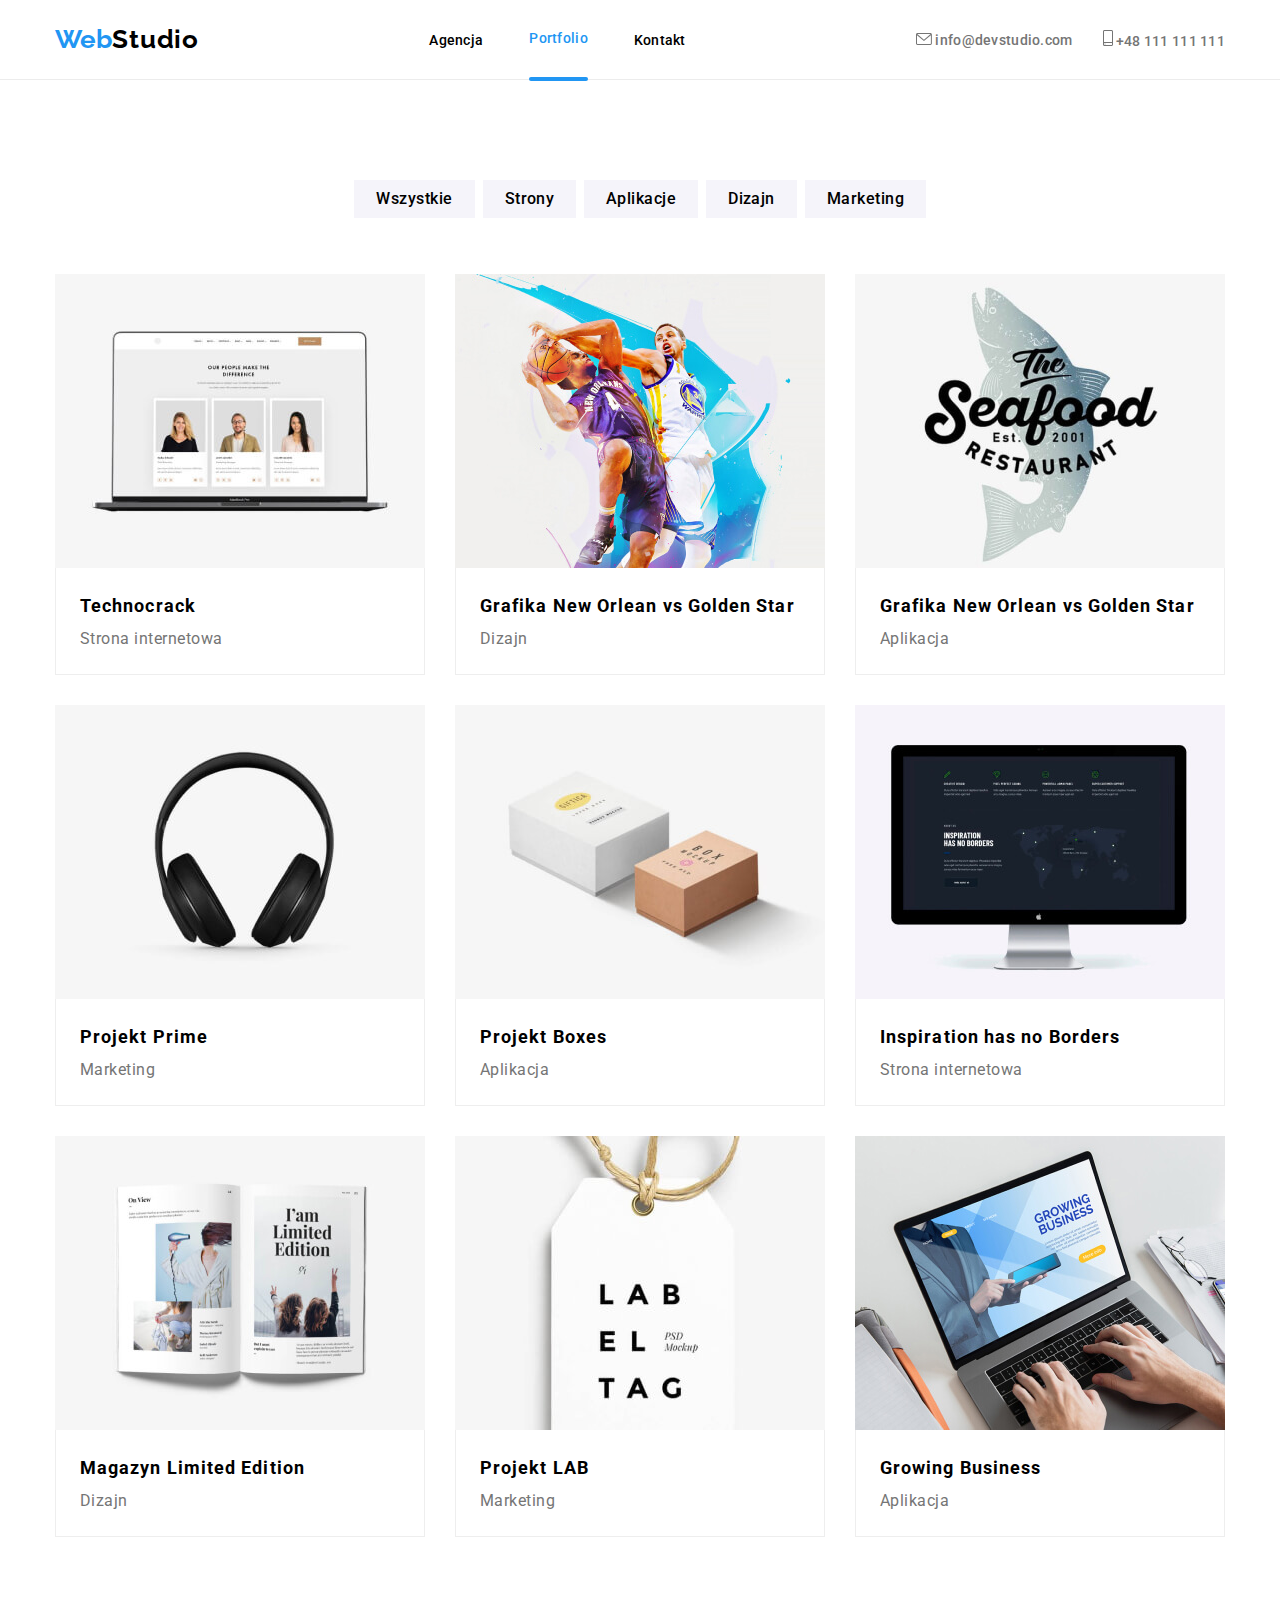
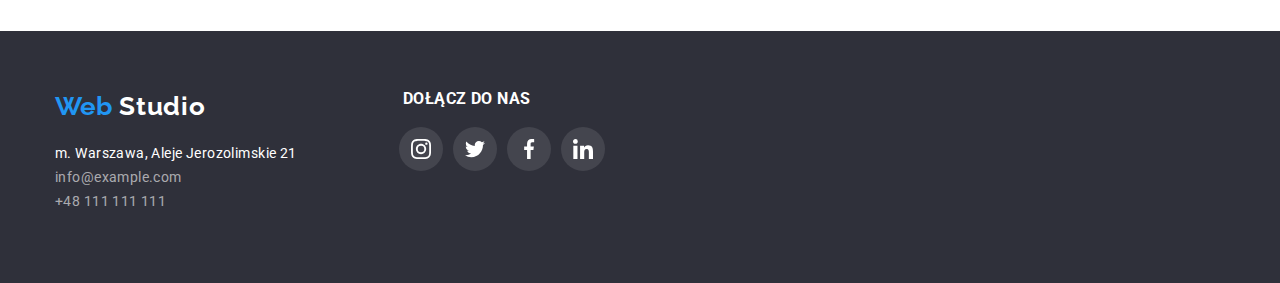
==== commit 3e8e81df: "DONE" ====
--- a/portfolio.html
+++ b/portfolio.html
@@ -16,7 +16,7 @@
     />
     <link
       rel="stylesheet"
-      href="https://github.com/sindresorhus/modern-normalize/blob/0c3cb3a7dcf0fb4242a8736127a1d717b704c360/modern-normalize.css"
+      href="https://cdnjs.cloudflare.com/ajax/libs/modern-normalize/1.1.0/modern-normalize.min.css"
     />
     <link rel="stylesheet" href="./css/style.css" />
   </head>
@@ -142,174 +142,174 @@
                   />
                   <div class="portfolio-overlay overlay-text">
                     <span
+                      >Technocrack jest popularną<br> platformą wykorzystywaną do
+                      rozpowszechniania koronawirusa.<br> Firmy wykorzystują tę
+                      platformę do<br> celów szpiegowskich i ataków na
+                      niezabezpieczone serwery<br> konkurencji</span
+                    >
+                  </div>
+                </div>
+                <div class="portfolio-pics-border">
+                  <p class="portfolio-pic-header">
+                    Grafika New Orlean vs Golden Star
+                  </p>
+                  <p class="portfolio-pic-description">Dizajn</p>
+                </div>
+              </li>
+
+              <li class="text-hover">
+                <div class="portfolio-box">
+                  <img
+                    src="./images/10.jpg"
+                    width="370"
+                    height="294"
+                    alt="SeaFood restaurant logo"
+                  />
+                  <div class="portfolio-overlay overlay-text">
+                    <span
+                      >Technocrack jest popularną<br> platformą wykorzystywaną do
+                      rozpowszechniania koronawirusa.<br> Firmy wykorzystują tę
+                      platformę do<br> celów szpiegowskich i ataków na
+                      niezabezpieczone serwery<br> konkurencji</span
+                    >
+                  </div>
+                </div>
+                <div class="portfolio-pics-border">
+                  <p class="portfolio-pic-header">
+                    Grafika New Orlean vs Golden Star
+                  </p>
+                  <p class="portfolio-pic-description">Aplikacja</p>
+                </div>
+              </li>
+              <li class="text-hover">
+                <div class="portfolio-box">
+                  <img
+                    src="./images/11.jpg"
+                    width="370"
+                    height="294"
+                    alt="headphones"
+                  />
+                  <div class="portfolio-overlay overlay-text">
+                    <span
+                      >Technocrack jest popularną<br> platformą wykorzystywaną do
+                      rozpowszechniania koronawirusa.<br> Firmy wykorzystują tę
+                      platformę do<br> celów szpiegowskich i ataków na
+                      niezabezpieczone serwery<br> konkurencji</span
+                    >
+                  </div>
+                </div>
+                <div class="portfolio-pics-border">
+                  <p class="portfolio-pic-header">Projekt Prime</p>
+                  <p class="portfolio-pic-description">Marketing</p>
+                </div>
+              </li>
+
+              <li class="text-hover">
+                <div class="portfolio-box">
+                  <img
+                    src="./images/12.jpg"
+                    width="370"
+                    height="294"
+                    alt="2 carton boxes"
+                  />
+                  <div class="portfolio-overlay overlay-text">
+                    <span
+                      >Technocrack jest popularną<br> platformą wykorzystywaną do
+                      rozpowszechniania koronawirusa.<br> Firmy wykorzystują tę
+                      platformę do<br> celów szpiegowskich i ataków na
+                      niezabezpieczone serwery<br> konkurencji</span
+                    >
+                  </div>
+                </div>
+                <div class="portfolio-pics-border">
+                  <p class="portfolio-pic-header">Projekt Boxes</p>
+                  <p class="portfolio-pic-description">Aplikacja</p>
+                </div>
+              </li>
+
+              <li class="text-hover">
+                <div class="portfolio-box">
+                  <img
+                    src="./images/13.jpg"
+                    width="370"
+                    height="294"
+                    alt="pc monitor"
+                  />
+                  <div class="portfolio-overlay overlay-text">
+                    <span
+                      >Technocrack jest popularną<br> platformą wykorzystywaną do
+                      rozpowszechniania koronawirusa.<br> Firmy wykorzystują tę
+                      platformę do<br> celów szpiegowskich i ataków na
+                      niezabezpieczone serwery<br> konkurencji</span
+                    >
+                  </div>
+                </div>
+                <div class="portfolio-pics-border">
+                  <p class="portfolio-pic-header">Inspiration has no Borders</p>
+                  <p class="portfolio-pic-description">Strona internetowa</p>
+                </div>
+              </li>
+              <li class="text-hover">
+                <div class="portfolio-box">
+                  <img
+                    src="./images/14.jpg"
+                    width="370"
+                    height="294"
+                    alt="colour magazine open on 2 pages"
+                  />
+                  <div class="portfolio-overlay overlay-text">
+                    <span
+                      >Technocrack jest popularną<br> platformą wykorzystywaną do
+                      rozpowszechniania koronawirusa.<br> Firmy wykorzystują tę
+                      platformę do<br> celów szpiegowskich i ataków na
+                      niezabezpieczone serwery<br> konkurencji</span
+                    >
+                  </div>
+                </div>
+                <div class="portfolio-pics-border">
+                  <p class="portfolio-pic-header">Magazyn Limited Edition</p>
+                  <p class="portfolio-pic-description">Dizajn</p>
+                </div>
+              </li>
+
+              <li class="text-hover">
+                <div class="portfolio-box">
+                  <img
+                    src="./images/15.jpg"
+                    width="370"
+                    height="294"
+                    alt="paper label tag"
+                  />
+                  <div class="portfolio-overlay overlay-text">
+                    <span
+                      >Technocrack jest popularną<br> platformą wykorzystywaną do
+                      rozpowszechniania koronawirusa.<br> Firmy wykorzystują tę
+                      platformę do<br> celów szpiegowskich i ataków na
+                      niezabezpieczone serwery<br> konkurencji</span
+                    >
+                  </div>
+                </div>
+                <div class="portfolio-pics-border">
+                  <p class="portfolio-pic-header">Projekt LAB</p>
+                  <p class="portfolio-pic-description">Marketing</p>
+                </div>
+              </li>
+
+              <li class="text-hover">
+                <div class="portfolio-box">
+                  <img
+                    src="./images/16.jpg"
+                    width="370"
+                    height="294"
+                    alt="man hands typing on laptop"
+                  />
+                  <div class="portfolio-overlay overlay-text">
+                    <span
                       >Technocrack jest popularną platformą wykorzystywaną do
                       rozpowszechniania koronawirusa. Firmy wykorzystują tę
                       platformę do celów szpiegowskich i ataków na
                       niezabezpieczone serwery konkurencji</span
-                    >
-                  </div>
-                </div>
-                <div class="portfolio-pics-border">
-                  <p class="portfolio-pic-header">
-                    Grafika New Orlean vs Golden Star
-                  </p>
-                  <p class="portfolio-pic-description">Dizajn</p>
-                </div>
-              </li>
-
-              <li class="text-hover">
-                <div class="portfolio-box">
-                  <img
-                    src="./images/10.jpg"
-                    width="370"
-                    height="294"
-                    alt="SeaFood restaurant logo"
-                  />
-                  <div class="portfolio-overlay overlay-text">
-                    <span
-                      >Technocrack jest popularną platformą wykorzystywaną do
-                      rozpowszechniania koronawirusa. Firmy wykorzystują tę
-                      platformę do celów szpiegowskich i ataków na
-                      niezabezpieczone serwery konkurencji</span
-                    >
-                  </div>
-                </div>
-                <div class="portfolio-pics-border">
-                  <p class="portfolio-pic-header">
-                    Grafika New Orlean vs Golden Star
-                  </p>
-                  <p class="portfolio-pic-description">Aplikacja</p>
-                </div>
-              </li>
-              <li class="text-hover">
-                <div class="portfolio-box">
-                  <img
-                    src="./images/11.jpg"
-                    width="370"
-                    height="294"
-                    alt="headphones"
-                  />
-                  <div class="portfolio-overlay overlay-text">
-                    <span
-                      >Technocrack jest popularną platformą wykorzystywaną do
-                      rozpowszechniania koronawirusa. Firmy wykorzystują tę
-                      platformę do celów szpiegowskich i ataków na
-                      niezabezpieczone serwery konkurencji</span
-                    >
-                  </div>
-                </div>
-                <div class="portfolio-pics-border">
-                  <p class="portfolio-pic-header">Projekt Prime</p>
-                  <p class="portfolio-pic-description">Marketing</p>
-                </div>
-              </li>
-
-              <li class="text-hover">
-                <div class="portfolio-box">
-                  <img
-                    src="./images/12.jpg"
-                    width="370"
-                    height="294"
-                    alt="2 carton boxes"
-                  />
-                  <div class="portfolio-overlay overlay-text">
-                    <span
-                      >Technocrack jest popularną platformą wykorzystywaną do
-                      rozpowszechniania koronawirusa. Firmy wykorzystują tę
-                      platformę do celów szpiegowskich i ataków na
-                      niezabezpieczone serwery konkurencji</span
-                    >
-                  </div>
-                </div>
-                <div class="portfolio-pics-border">
-                  <p class="portfolio-pic-header">Projekt Boxes</p>
-                  <p class="portfolio-pic-description">Aplikacja</p>
-                </div>
-              </li>
-
-              <li class="text-hover">
-                <div class="portfolio-box">
-                  <img
-                    src="./images/13.jpg"
-                    width="370"
-                    height="294"
-                    alt="pc monitor"
-                  />
-                  <div class="portfolio-overlay overlay-text">
-                    <span
-                      >Technocrack jest popularną platformą wykorzystywaną do
-                      rozpowszechniania koronawirusa. Firmy wykorzystują tę
-                      platformę do celów szpiegowskich i ataków na
-                      niezabezpieczone serwery konkurencji</span
-                    >
-                  </div>
-                </div>
-                <div class="portfolio-pics-border">
-                  <p class="portfolio-pic-header">Inspiration has no Borders</p>
-                  <p class="portfolio-pic-description">Strona internetowa</p>
-                </div>
-              </li>
-              <li class="text-hover">
-                <div class="portfolio-box">
-                  <img
-                    src="./images/14.jpg"
-                    width="370"
-                    height="294"
-                    alt="colour magazine open on 2 pages"
-                  />
-                  <div class="portfolio-overlay overlay-text">
-                    <span
-                      >Technocrack jest popularną platformą wykorzystywaną do
-                      rozpowszechniania koronawirusa. Firmy wykorzystują tę
-                      platformę do celów szpiegowskich i ataków na
-                      niezabezpieczone serwery konkurencji</span
-                    >
-                  </div>
-                </div>
-                <div class="portfolio-pics-border">
-                  <p class="portfolio-pic-header">Magazyn Limited Edition</p>
-                  <p class="portfolio-pic-description">Dizajn</p>
-                </div>
-              </li>
-
-              <li class="text-hover">
-                <div class="portfolio-box">
-                  <img
-                    src="./images/15.jpg"
-                    width="370"
-                    height="294"
-                    alt="paper label tag"
-                  />
-                  <div class="portfolio-overlay overlay-text">
-                    <span
-                      >Technocrack jest popularną platformą wykorzystywaną do
-                      rozpowszechniania koronawirusa. Firmy wykorzystują tę
-                      platformę do celów szpiegowskich i ataków na
-                      niezabezpieczone serwery konkurencji</span
-                    >
-                  </div>
-                </div>
-                <div class="portfolio-pics-border">
-                  <p class="portfolio-pic-header">Projekt LAB</p>
-                  <p class="portfolio-pic-description">Marketing</p>
-                </div>
-              </li>
-
-              <li class="text-hover">
-                <div class="portfolio-box">
-                  <img
-                    src="./images/16.jpg"
-                    width="370"
-                    height="294"
-                    alt="man hands typing on laptop"
-                  />
-                  <div class="portfolio-overlay overlay-text">
-                    <span
-                      >Technocrack jest popularną platformą wykorzystywaną do
-                      rozpowszechniania koronawirusa. Firmy wykorzystują tę
-                      platformę do celów szpiegowskich i ataków na
-                      niezabezpieczone serwery konkurencji</span
-                    >
+                >
                   </div>
                 </div>
                 <div class="portfolio-pics-border">
--- a/css/style.css
+++ b/css/style.css
@@ -226,6 +226,8 @@
   align-items: center;
 }
 
+
+
 .mail-top {
   fill: var(--main-silver);
   text-decoration: none;
@@ -411,12 +413,16 @@
   
 }
 
+.li-for-shadow {
+  position: relative;
+}
+
 .shadow {
 position: absolute;
 display: block;
-z-index: 2;
+z-index: 1;
 bottom: 0;
-width: 370px;
+width: 100%;
 height: 70px;
 display: flex;
 justify-content: center;
@@ -447,7 +453,7 @@
   list-style-type: none;
   display: flex;
   justify-content: space-between;
-  padding: 0;
+  /* padding: 0; */
 }
 
 .fifth-list li {
@@ -523,6 +529,8 @@
 }
 
 .our-customers {
+  margin-top: 94px;
+  margin-bottom: 94px;
   height: 184px;
 }
 
